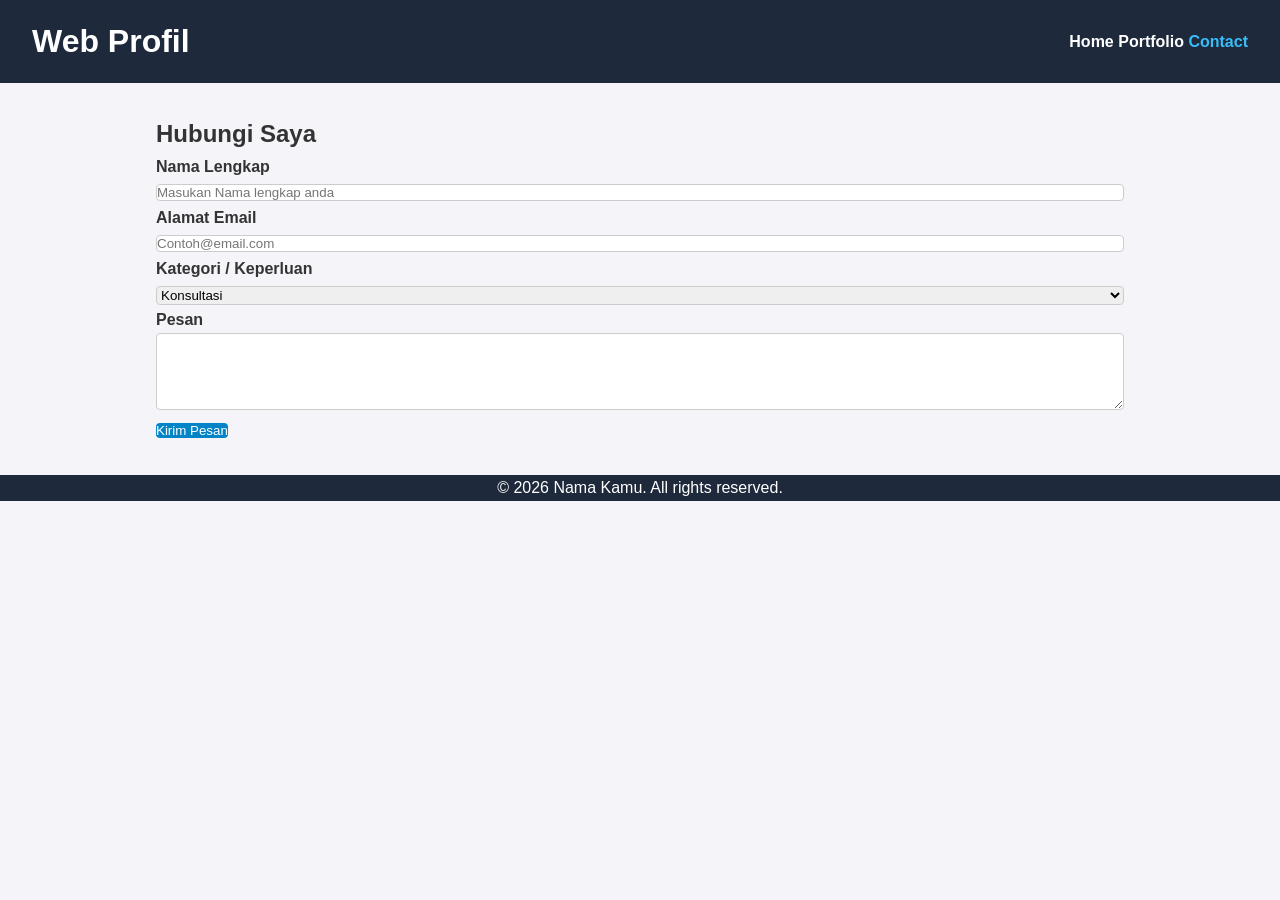
==== contact.html @ e083443e "Add files via upload" ====
<!DOCTYPE html>
<html lang="id">
<head>
  <meta charset="UTF-8">
  <meta name="viewport" content="width=device-width, initial-scale=1.0">
  <title>Profil Saya - Contact</title>
  <link rel="stylesheet" href="style.css">
</head>
<body>
  <header>
    <h1>Web Profil</h1>
    <nav>
      <a href="index.html">Home</a>
      <a href="portfolio.html">Portfolio</a>
      <a href="contact.html" class="active">Contact</a>
    </nav>
  </header>

  <main>
    <h2>Hubungi Saya</h2>
    <form action="#" method="POST">
      <div class="form-group">
        <label for="nama">Nama Lengkap</label>
        <input type="text" id="nama" name="nama" placeholder="Masukan Nama lengkap anda
        " required>
      </div>

      <div class="form-group">
        <label for="email">Alamat Email</label>
        <input type="email" id="email" name="email" placeholder="Contoh@email.com" required>
      </div>

      <div class="form-group">
        <label for="kategori">Kategori / Keperluan</label>
        <select id="kategori" name="kategori" placeholder="Pilih Keperluan" >
          <option value="konsultasi">Konsultasi</option>
          <option value="kolaborasi">Kolaborasi Proyek</option>
          <option value="umum">Pertanyaan Umum</option>
        </select>
      </div>

      <div class="form-group">
        <label for="pesan">Pesan</label>
        <textarea id="pesan" name="pesan" rows="5" required></textarea>
      </div>

      <button type="submit">Kirim Pesan</button>
    </form>
  </main>

  <footer>
    <p>&copy; 2026 Nama Kamu. All rights reserved.</p>
  </footer>
</body>
</html>
---- style.css ----
/* Reset & Styling Dasar */
* {
  margin: 0;
  padding: 0;
  box-sizing: border-box;
  font-family: Arial, sans-serif;
}

body {
  line-height: 1.6;
  color: #333;
  background-color: #f4f4f9;
}

/* Header & Navigasi */
header {
  background: #1e293b;
  color: #fff;
  padding: 1rem 2rem;
  display: flex;
  justify-content: space-between;
  align-items: center;
}

nav a {
  color: #fff;
  text-decoration: none;
  margin-left: 1,5rem;
  font-weight: bold;
}

nav a.active, nav a:hover {
  color: #38bdf8;
}

/* Layout Umum */
main {
  max-width: 1000px;
  margin: 2rem auto;
  padding: 0 1rem;
}

footer {
  text-align: center;
  padding: 1,5rem;
  background: #1e293b;
  color: #fff;
  margin-top: 2rem;
}

/* Badge Skill / Tech */
.badge {
  display: inline-block;
  background: #e2e8f0;
  color: #0f172a;
  padding: 0,3rem 0,6rem;
  border-radius: 4px;
  font-size: 0,85rem;
  margin: 0,2rem;
}

/* Grid Proyek (portfolio.html) */
.project-grid {
  display: grid;
  grid-template-columns: repeat(auto-fit, minmax(280px, 1fr));
  gap: 1,5rem;
  margin-top: 1,5rem;
}

.card {
  background: #fff;
  border: 1px solid #ddd;
  border-radius: 8px;
  padding: 1,5rem;
  box-shadow: 0 2px 4px rgba(0,0,0,0.1);
}

/* Styling Form (contact.html) */
.form-group {
  margin-bottom: 1,2rem;
}

.form-group label {
  display: block;
  margin-bottom: 0,5rem;
  font-weight: bold;
}

.form-group input, 
.form-group select, 
.form-group textarea {
  width: 100%;
  padding: 0,6rem;
  border: 1px solid #ccc;
  border-radius: 4px;
}

button {
  background: #0284c7;
  color: #fff;
  padding: 0,7rem 1,5rem;
  border: none;
  border-radius: 4px;
  cursor: pointer;
}

button:hover {
  background: #0369a1;
}
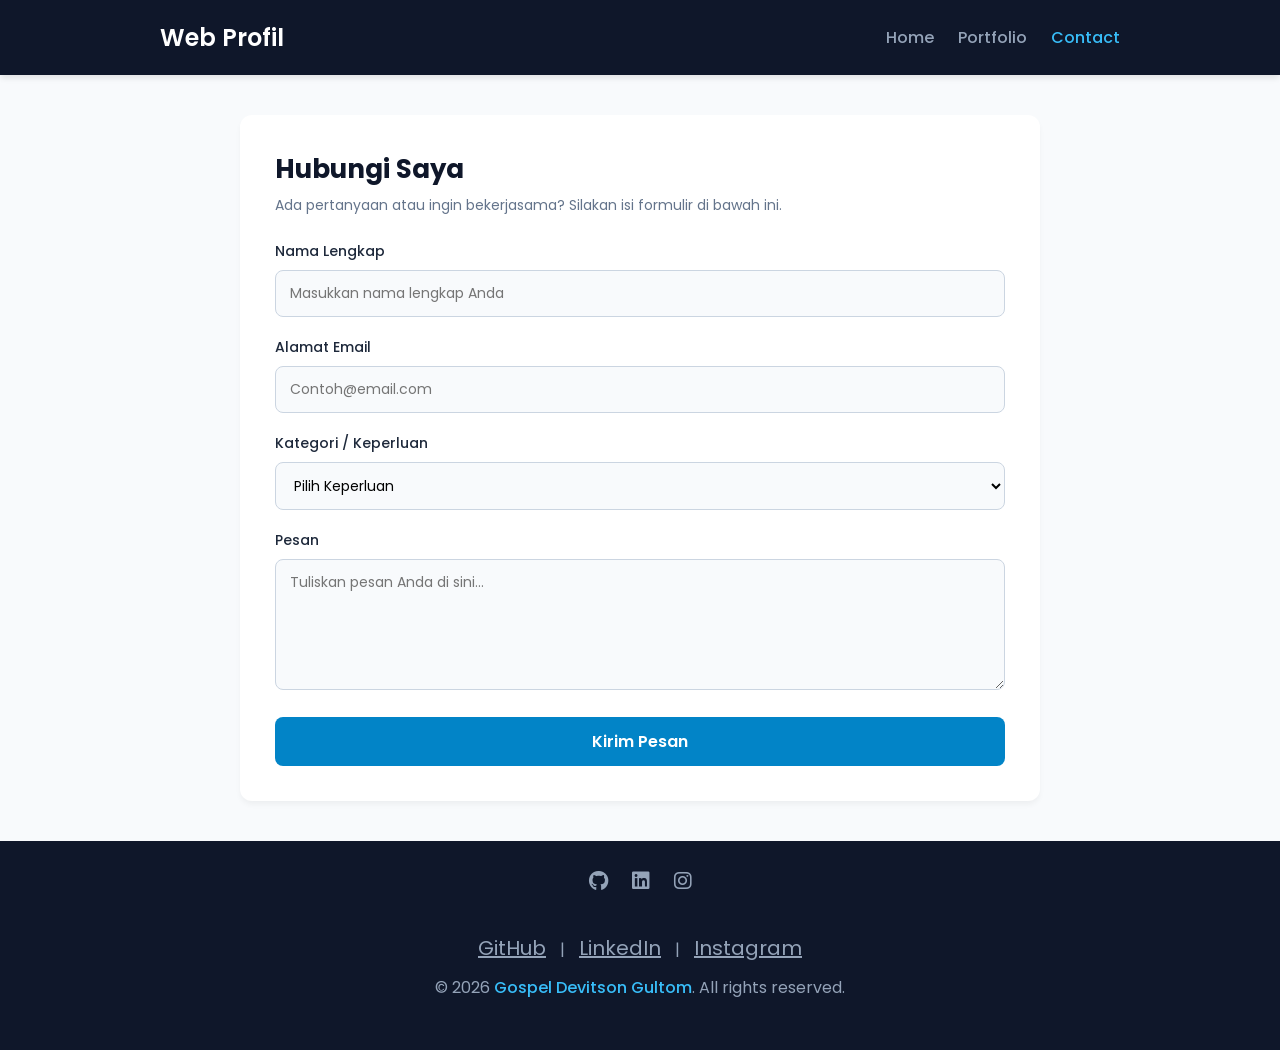
==== commit e7fee751: "Add files via upload" ====
--- a/contact.html
+++ b/contact.html
@@ -4,52 +4,70 @@
   <meta charset="UTF-8">
   <meta name="viewport" content="width=device-width, initial-scale=1.0">
   <title>Profil Saya - Contact</title>
+  <link href="https://fonts.googleapis.com/css2?family=Poppins:wght@300;400;500;600&display=swap" rel="stylesheet">
+  <link rel="stylesheet" href="https://cdnjs.cloudflare.com/ajax/libs/font-awesome/6.4.0/css/all.min.css">
   <link rel="stylesheet" href="style.css">
 </head>
 <body>
+
   <header>
-    <h1>Web Profil</h1>
-    <nav>
-      <a href="index.html">Home</a>
-      <a href="portfolio.html">Portfolio</a>
-      <a href="contact.html" class="active">Contact</a>
-    </nav>
+    <div class="header-container">
+      <h1>Web Profil</h1>
+      <nav>
+        <a href="index.html">Home</a>
+        <a href="portfolio.html">Portfolio</a>
+        <a href="contact.html" class="active">Contact</a>
+      </nav>
+    </div>
   </header>
 
-  <main>
-    <h2>Hubungi Saya</h2>
-    <form action="#" method="POST">
-      <div class="form-group">
-        <label for="nama">Nama Lengkap</label>
-        <input type="text" id="nama" name="nama" placeholder="Masukan Nama lengkap anda
-        " required>
-      </div>
+  <main class="main-container">
+    <div class="contact-card">
+      <h2>Hubungi Saya</h2>
+      <p class="section-desc">Ada pertanyaan atau ingin bekerjasama? Silakan isi formulir di bawah ini.</p>
+      
+      <form action="#" method="POST" class="contact-form">
+        <div class="form-group">
+          <label for="nama">Nama Lengkap</label>
+          <input type="text" id="nama" name="nama" placeholder="Masukkan nama lengkap Anda" required>
+        </div>
 
-      <div class="form-group">
-        <label for="email">Alamat Email</label>
-        <input type="email" id="email" name="email" placeholder="Contoh@email.com" required>
-      </div>
+        <div class="form-group">
+          <label for="email">Alamat Email</label>
+          <input type="email" id="email" name="email" placeholder="Contoh@email.com" required>
+        </div>
 
-      <div class="form-group">
-        <label for="kategori">Kategori / Keperluan</label>
-        <select id="kategori" name="kategori" placeholder="Pilih Keperluan" >
-          <option value="konsultasi">Konsultasi</option>
-          <option value="kolaborasi">Kolaborasi Proyek</option>
-          <option value="umum">Pertanyaan Umum</option>
-        </select>
-      </div>
+        <div class="form-group">
+          <label for="kategori">Kategori / Keperluan</label>
+          <select id="kategori" name="kategori" required>
+            <option value="" disabled selected>Pilih Keperluan</option>
+            <option value="konsultasi">Konsultasi</option>
+            <option value="kolaborasi">Kolaborasi Proyek</option>
+            <option value="umum">Pertanyaan Umum</option>
+          </select>
+        </div>
 
-      <div class="form-group">
-        <label for="pesan">Pesan</label>
-        <textarea id="pesan" name="pesan" rows="5" required></textarea>
-      </div>
+        <div class="form-group">
+          <label for="pesan">Pesan</label>
+          <textarea id="pesan" name="pesan" rows="5" placeholder="Tuliskan pesan Anda di sini..." required></textarea>
+        </div>
 
-      <button type="submit">Kirim Pesan</button>
-    </form>
+        <button type="submit" class="btn-submit">Kirim Pesan</button>
+      </form>
+    </div>
   </main>
 
   <footer>
-    <p>&copy; 2026 Nama Kamu. All rights reserved.</p>
-  </footer>
-</body>
-</html>+    <div class="footer-socials">
+      <a href="https://github.com" target="_blank"><i class="fab fa-github"></i></a>
+      <a href="https://linkedin.com" target="_blank"><i class="fab fa-linkedin"></i></a>
+      <a href="https://instagram.com" target="_blank"><i class="fab fa-instagram"></i></a>
+    </div>
+     <footer>
+  <div class="footer-socials">
+    <a href="https://github.com/Gospel Devitson Gultom" target="_blank">GitHub</a> | 
+    <a href="https://linkedin.com/in/Gospel Gultom" target="_blank">LinkedIn</a> | 
+    <a href="https://instagram.com/gspl_gltm" target="_blank">Instagram</a>
+  </div>
+  <p>&copy; 2026 <span>Gospel Devitson Gultom</span>. All rights reserved.</p>
+</footer>
--- a/style.css
+++ b/style.css
@@ -1,109 +1,536 @@
-/* Reset & Styling Dasar */
+/* =====================================================
+   RESET DASAR
+   ===================================================== */
+
 * {
   margin: 0;
   padding: 0;
   box-sizing: border-box;
-  font-family: Arial, sans-serif;
+  font-family: 'Poppins', sans-serif;
 }
 
 body {
-  line-height: 1.6;
-  color: #333;
-  background-color: #f4f4f9;
-}
-
-/* Header & Navigasi */
+  background-color: #f8fafc;
+  color: #334155;
+  display: flex;
+  flex-direction: column;
+  min-height: 100vh;
+}
+
+
+/* =====================================================
+   HEADER & NAVIGASI
+   ===================================================== */
+
 header {
-  background: #1e293b;
-  color: #fff;
-  padding: 1rem 2rem;
+  background-color: #0f172a;
+  padding: 20px 0;
+  box-shadow: 0 4px 6px -1px rgba(0, 0, 0, 0.1);
+}
+
+.header-container {
+  max-width: 1000px;
+  margin: 0 auto;
   display: flex;
   justify-content: space-between;
   align-items: center;
+  padding: 0 20px;
+}
+
+header h1 {
+  color: #fff;
+  font-size: 24px;
+  font-weight: 600;
 }
 
 nav a {
-  color: #fff;
+  color: #94a3b8;
   text-decoration: none;
-  margin-left: 1,5rem;
-  font-weight: bold;
-}
-
-nav a.active, nav a:hover {
+  margin-left: 20px;
+  font-weight: 500;
+  transition: color 0.3s;
+}
+
+nav a:hover,
+nav a.active {
   color: #38bdf8;
 }
 
-/* Layout Umum */
-main {
-  max-width: 1000px;
-  margin: 2rem auto;
-  padding: 0 1rem;
-}
-
-footer {
-  text-align: center;
-  padding: 1,5rem;
-  background: #1e293b;
-  color: #fff;
-  margin-top: 2rem;
-}
-
-/* Badge Skill / Tech */
-.badge {
-  display: inline-block;
-  background: #e2e8f0;
+
+/* =====================================================
+   CONTAINER UTAMA - INDEX
+   ===================================================== */
+
+.main-container {
+  max-width: 800px;
+  width: 90%;
+  margin: 40px auto;
+  flex: 1;
+}
+
+
+/* =====================================================
+   HALAMAN HOME / INDEX
+   ===================================================== */
+
+.profile-card {
+  display: flex;
+  align-items: center;
+  gap: 25px;
+  background-color: #ffffff;
+  padding: 30px;
+  border-radius: 12px;
+  box-shadow: 0 4px 6px -1px rgba(0, 0, 0, 0.05);
+  margin-bottom: 25px;
+}
+
+.profile-img {
+  width: 120px;
+  height: 120px;
+  border-radius: 50%;
+  object-fit: cover;
+  border: 3px solid #38bdf8;
+}
+
+.profile-info h2 {
+  font-size: 24px;
   color: #0f172a;
-  padding: 0,3rem 0,6rem;
-  border-radius: 4px;
-  font-size: 0,85rem;
-  margin: 0,2rem;
-}
-
-/* Grid Proyek (portfolio.html) */
-.project-grid {
-  display: grid;
-  grid-template-columns: repeat(auto-fit, minmax(280px, 1fr));
-  gap: 1,5rem;
-  margin-top: 1,5rem;
-}
-
-.card {
-  background: #fff;
-  border: 1px solid #ddd;
-  border-radius: 8px;
-  padding: 1,5rem;
-  box-shadow: 0 2px 4px rgba(0,0,0,0.1);
-}
-
-/* Styling Form (contact.html) */
+  margin-bottom: 5px;
+}
+
+.profile-info .role {
+  color: #64748b;
+  font-size: 15px;
+}
+
+.info-section {
+  background-color: #ffffff;
+  padding: 30px;
+  border-radius: 12px;
+  box-shadow: 0 4px 6px -1px rgba(0, 0, 0, 0.05);
+}
+
+.info-section h3 {
+  font-size: 18px;
+  color: #0f172a;
+  margin-bottom: 15px;
+}
+
+.skills-tags {
+  display: flex;
+  flex-wrap: wrap;
+  gap: 10px;
+}
+
+.skills-tags span {
+  background-color: #e0f2fe;
+  color: #0369a1;
+  font-size: 13px;
+  font-weight: 500;
+  padding: 6px 14px;
+  border-radius: 20px;
+}
+
+.divider {
+  border: 0;
+  height: 1px;
+  background-color: #e2e8f0;
+  margin: 25px 0;
+}
+
+.timeline-item h4 {
+  color: #0f172a;
+  font-size: 16px;
+}
+
+.timeline-item p {
+  color: #64748b;
+  font-size: 14px;
+}
+
+
+/* =====================================================
+   HALAMAN CONTACT
+   ===================================================== */
+
+.contact-card {
+  background-color: #ffffff;
+  padding: 35px;
+  border-radius: 12px;
+  box-shadow: 0 4px 6px -1px rgba(0, 0, 0, 0.05);
+}
+
+.contact-card h2 {
+  font-size: 26px;
+  color: #0f172a;
+  margin-bottom: 6px;
+}
+
+.section-desc {
+  color: #64748b;
+  font-size: 14px;
+  margin-bottom: 25px;
+}
+
 .form-group {
-  margin-bottom: 1,2rem;
+  margin-bottom: 20px;
 }
 
 .form-group label {
   display: block;
-  margin-bottom: 0,5rem;
-  font-weight: bold;
-}
-
-.form-group input, 
-.form-group select, 
+  font-weight: 500;
+  margin-bottom: 8px;
+  font-size: 14px;
+  color: #1e293b;
+}
+
+.form-group input,
+.form-group select,
 .form-group textarea {
   width: 100%;
-  padding: 0,6rem;
-  border: 1px solid #ccc;
-  border-radius: 4px;
-}
-
-button {
-  background: #0284c7;
-  color: #fff;
-  padding: 0,7rem 1,5rem;
+  padding: 12px 14px;
+  border: 1px solid #cbd5e1;
+  border-radius: 8px;
+  font-size: 14px;
+  outline: none;
+  background-color: #f8fafc;
+  transition: all 0.3s ease;
+}
+
+.form-group input:focus,
+.form-group select:focus,
+.form-group textarea:focus {
+  border-color: #0284c7;
+  background-color: #fff;
+  box-shadow: 0 0 0 3px rgba(2, 132, 199, 0.15);
+}
+
+.btn-submit {
+  width: 100%;
+  background-color: #0284c7;
+  color: white;
+  padding: 12px;
   border: none;
-  border-radius: 4px;
+  border-radius: 8px;
+  font-size: 16px;
+  font-weight: 600;
   cursor: pointer;
-}
-
-button:hover {
-  background: #0369a1;
+  transition: background-color 0.3s ease;
+}
+
+.btn-submit:hover {
+  background-color: #0369a1;
+}
+
+
+/* =====================================================
+   FOOTER
+   ===================================================== */
+
+footer {
+  background-color: #0f172a;
+  color: #94a3b8;
+  text-align: center;
+  padding: 25px 20px;
+  margin-top: auto;
+}
+
+.footer-socials {
+  margin-bottom: 12px;
+}
+
+.footer-socials a {
+  color: #94a3b8;
+  font-size: 20px;
+  margin: 0 10px;
+  transition: color 0.3s;
+}
+
+.footer-socials a:hover {
+  color: #38bdf8;
+}
+
+footer span {
+  color: #38bdf8;
+  font-weight: 500;
+}
+
+
+/* =====================================================
+   =====================================================
+   KHUSUS PORTFOLIO
+   =====================================================
+   ===================================================== */
+
+/* Container Portfolio */
+
+.portfolio-container {
+  width: 90%;
+  max-width: 1100px;
+  margin: 55px auto;
+  flex: 1;
+}
+
+
+/* Judul Portfolio */
+
+.portfolio-container > h2 {
+  text-align: center;
+  font-size: 34px;
+  font-weight: 600;
+  color: #0f172a;
+  margin-bottom: 8px;
+}
+
+.portfolio-container > .section-desc {
+  text-align: center;
+  color: #64748b;
+  font-size: 14px;
+  margin-bottom: 40px;
+}
+
+
+/* =====================================================
+   GRID PROJECT
+   ===================================================== */
+
+.portfolio-container .project-grid {
+  width: 100%;
+  max-width: 950px;
+  margin: 0 auto;
+
+  display: grid;
+  grid-template-columns: repeat(2, minmax(0, 1fr));
+  gap: 28px;
+}
+
+
+/* =====================================================
+   PROJECT CARD
+   ===================================================== */
+
+.portfolio-container .project-card {
+  position: relative;
+
+  background: #ffffff;
+
+  border: 1px solid #e2e8f0;
+  border-radius: 18px;
+
+  overflow: hidden;
+
+  box-shadow:
+    0 8px 25px rgba(15, 23, 42, 0.06);
+
+  transition:
+    transform 0.3s ease,
+    box-shadow 0.3s ease,
+    border-color 0.3s ease;
+}
+
+
+/* Garis warna di atas card */
+
+.portfolio-container .project-card::before {
+  content: "";
+
+  display: block;
+
+  width: 100%;
+  height: 5px;
+
+  background: linear-gradient(
+    90deg,
+    #0284c7,
+    #38bdf8
+  );
+}
+
+
+/* Efek hover */
+
+.portfolio-container .project-card:hover {
+  transform: translateY(-8px);
+
+  border-color: #bae6fd;
+
+  box-shadow:
+    0 20px 40px rgba(15, 23, 42, 0.12);
+}
+
+
+/* =====================================================
+   ISI PROJECT CARD
+   ===================================================== */
+
+.portfolio-container .card-body {
+  padding: 30px;
+}
+
+.portfolio-container .card-body h3 {
+  color: #0f172a;
+
+  font-size: 21px;
+  font-weight: 600;
+
+  margin-bottom: 12px;
+}
+
+.portfolio-container .card-body p {
+  color: #64748b;
+
+  font-size: 14px;
+  line-height: 1.8;
+
+  margin-bottom: 22px;
+}
+
+
+/* =====================================================
+   TAG PROJECT
+   ===================================================== */
+
+.portfolio-container .tags {
+  display: flex;
+  flex-wrap: wrap;
+
+  gap: 8px;
+
+  margin-bottom: 25px;
+}
+
+.portfolio-container .tags span {
+  display: inline-block;
+
+  background: #f0f9ff;
+
+  color: #0369a1;
+
+  border: 1px solid #bae6fd;
+
+  padding: 6px 12px;
+
+  border-radius: 20px;
+
+  font-size: 12px;
+  font-weight: 500;
+}
+
+
+/* =====================================================
+   LINK REPOSITORY
+   ===================================================== */
+
+.portfolio-container .repo-link {
+  display: inline-flex;
+
+  align-items: center;
+
+  gap: 8px;
+
+  color: #0284c7;
+
+  text-decoration: none;
+
+  font-size: 14px;
+  font-weight: 600;
+
+  transition: color 0.3s ease;
+}
+
+.portfolio-container .repo-link:hover {
+  color: #0369a1;
+}
+
+.portfolio-container .repo-link i {
+  transition: transform 0.3s ease;
+}
+
+.portfolio-container .repo-link:hover i {
+  transform: translateX(5px);
+}
+
+
+/* =====================================================
+   RESPONSIVE TABLET
+   ===================================================== */
+
+@media (max-width: 768px) {
+
+  /* Header */
+
+  .header-container {
+    flex-direction: column;
+    gap: 12px;
+  }
+
+  nav a {
+    margin-left: 8px;
+    margin-right: 8px;
+  }
+
+
+  /* Portfolio */
+
+  .portfolio-container {
+    width: 92%;
+    margin: 40px auto;
+  }
+
+  .portfolio-container > h2 {
+    font-size: 28px;
+  }
+
+  .portfolio-container .project-grid {
+    grid-template-columns: 1fr;
+    gap: 20px;
+  }
+
+  .portfolio-container .card-body {
+    padding: 25px;
+  }
+}
+
+
+/* =====================================================
+   RESPONSIVE HP
+   ===================================================== */
+
+@media (max-width: 480px) {
+
+  /* Home */
+
+  .profile-card {
+    flex-direction: column;
+    text-align: center;
+  }
+
+
+  /* Portfolio */
+
+  .portfolio-container {
+    width: 94%;
+    margin: 30px auto;
+  }
+
+  .portfolio-container > h2 {
+    font-size: 24px;
+  }
+
+  .portfolio-container > .section-desc {
+    font-size: 13px;
+    margin-bottom: 30px;
+  }
+
+  .portfolio-container .card-body {
+    padding: 22px;
+  }
+
+  .portfolio-container .card-body h3 {
+    font-size: 19px;
+  }
+
+  .portfolio-container .card-body p {
+    font-size: 13px;
+  }
 }
